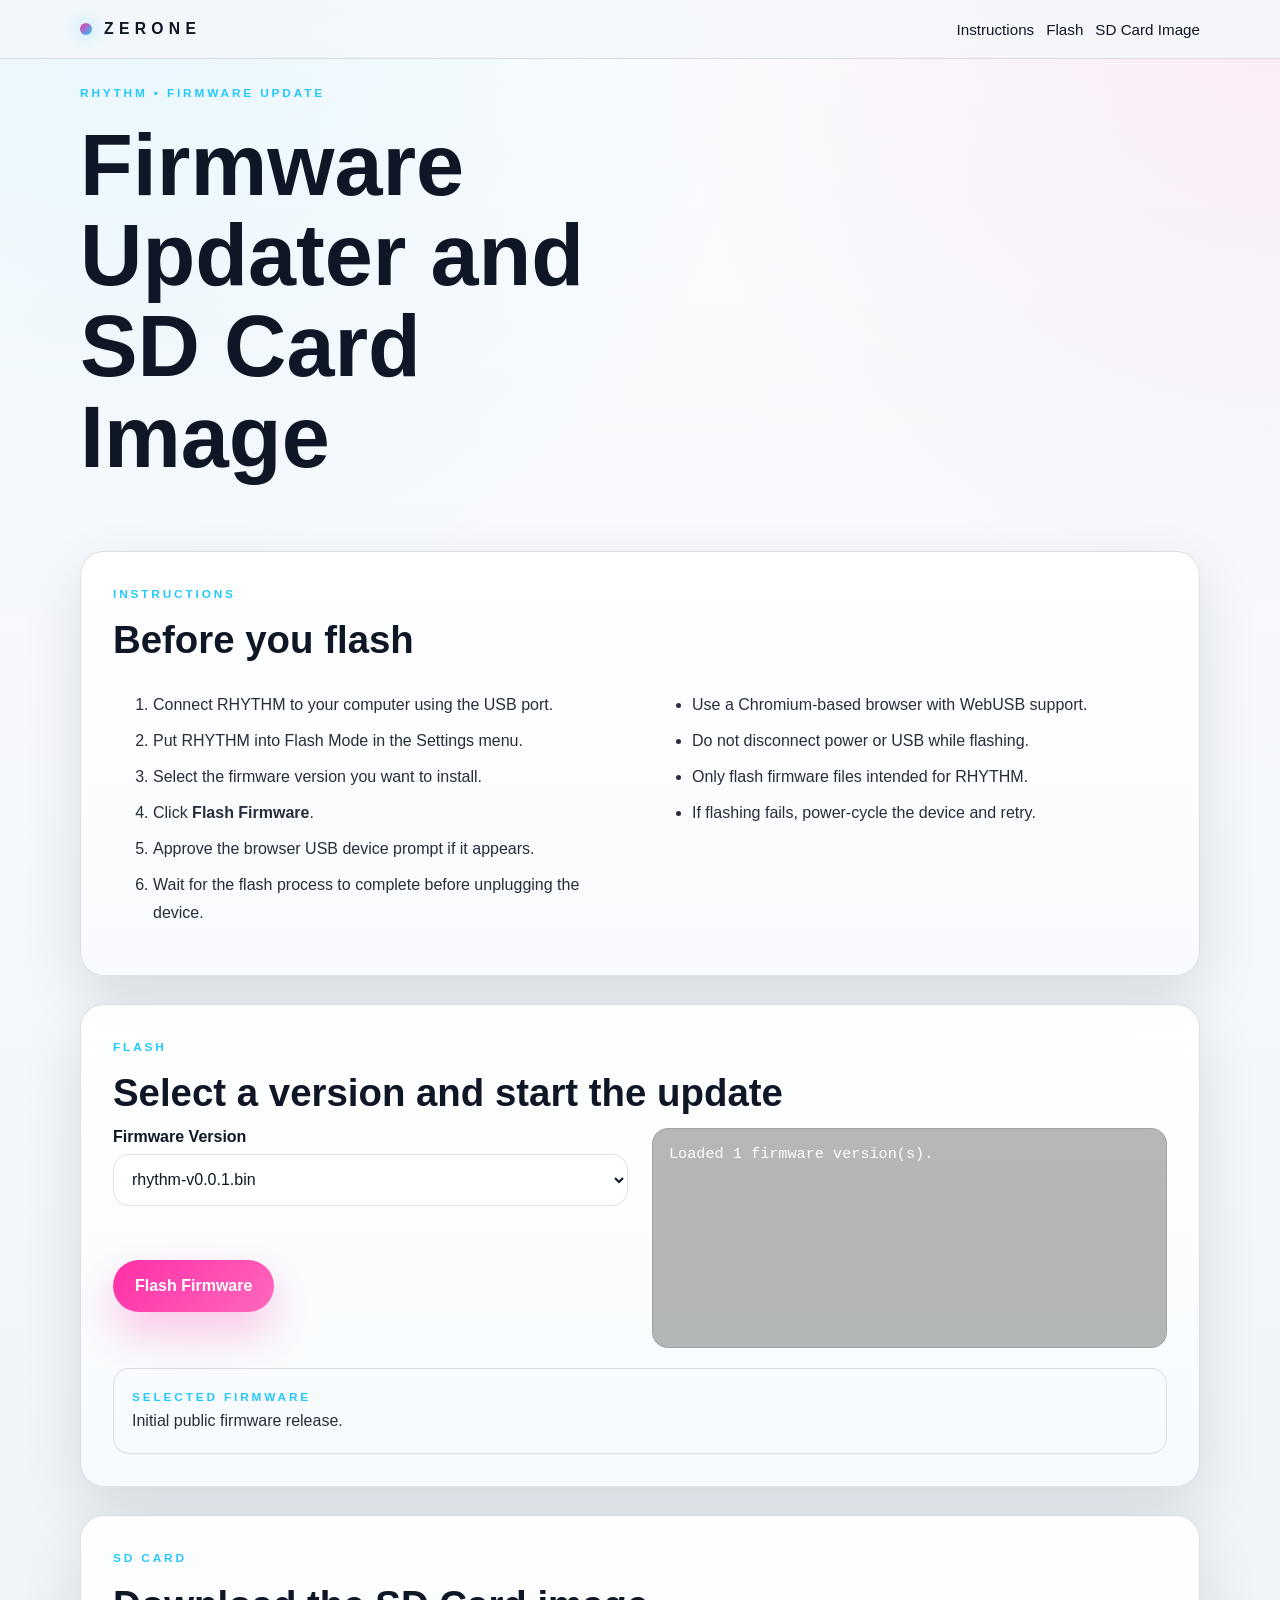
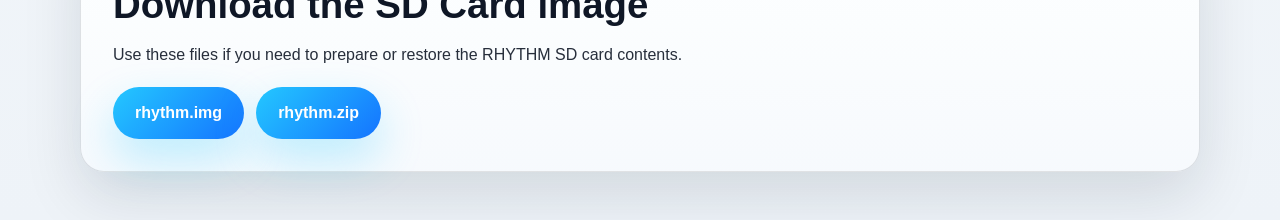
==== index.html @ 5004cc66 "Update flash page copy" ====
<!DOCTYPE html>
<html lang="en">
<head>
  <meta charset="UTF-8">
  <meta name="viewport" content="width=device-width, initial-scale=1.0">
  <title>RHYTHM Firmware and Samples</title>
  <meta name="description" content="Flash RHYTHM firmware from your browser. Download SD Card Image.">
  <style>
    :root {
      --bg: #050505;
      --bg-soft: #0b0b10;
      --panel: rgba(255, 255, 255, 0.04);
      --panel-strong: rgba(255, 255, 255, 0.07);
      --text: #f5f7fb;
      --copy: rgba(255, 255, 255, 0.9);
      --line: rgba(255, 255, 255, 0.1);
      --pink: #ff2ea6;
      --blue: #24c8ff;
      --shadow: 0 30px 70px rgba(0, 0, 0, 0.5);
      --bg-gradient:
        radial-gradient(circle at 10% 0%, rgba(36, 200, 255, 0.14), transparent 30%),
        radial-gradient(circle at 100% 0%, rgba(255, 46, 166, 0.14), transparent 28%),
        linear-gradient(180deg, #08080a 0%, #040404 100%);
      --topbar-bg: rgba(5, 5, 5, 0.7);
      --card-bg: linear-gradient(180deg, rgba(255,255,255,0.045), rgba(255,255,255,0.025));
      --card-soft-bg: rgba(255, 255, 255, 0.03);
    }

    body[data-theme="light"] {
      --bg: #f5f7fb;
      --bg-soft: #eef3f8;
      --panel: rgba(10, 24, 48, 0.04);
      --panel-strong: rgba(10, 24, 48, 0.07);
      --text: #0f1726;
      --copy: rgba(15, 23, 38, 0.9);
      --line: rgba(15, 23, 38, 0.12);
      --shadow: 0 24px 60px rgba(12, 24, 42, 0.12);
      --bg-gradient:
        radial-gradient(circle at 10% 0%, rgba(36, 200, 255, 0.08), transparent 30%),
        radial-gradient(circle at 100% 0%, rgba(255, 46, 166, 0.08), transparent 28%),
        linear-gradient(180deg, #fbfcfe 0%, #eef3f8 100%);
      --topbar-bg: rgba(245, 247, 251, 0.82);
      --card-bg: linear-gradient(180deg, rgba(255,255,255,0.92), rgba(247,250,253,0.92));
      --card-soft-bg: rgba(255, 255, 255, 0.75);
    }

    * { box-sizing: border-box; }
    html { scroll-behavior: smooth; }
    body {
      margin: 0;
      font-family: Arial, Helvetica, sans-serif;
      background: var(--bg-gradient);
      color: var(--text);
      overflow-x: hidden;
    }

    .site-shell {
      width: min(1120px, calc(100% - 40px));
      margin: 0 auto;
      padding-bottom: 48px;
    }

    .topbar {
      position: sticky;
      top: 0;
      z-index: 20;
      width: 100vw;
      margin-left: calc(50% - 50vw);
      padding: 20px 0;
      backdrop-filter: blur(18px);
      background: var(--topbar-bg);
      border-bottom: 1px solid var(--line);
    }

    .topbar-inner {
      width: min(1120px, calc(100% - 40px));
      margin: 0 auto;
      display: flex;
      justify-content: space-between;
      align-items: center;
      gap: 16px;
    }

    .brand-lockup {
      display: flex;
      align-items: center;
      gap: 12px;
      text-decoration: none;
      color: inherit;
    }

    .brand-dot {
      width: 12px;
      height: 12px;
      border-radius: 50%;
      background: linear-gradient(135deg, var(--pink), var(--blue));
      box-shadow: 0 0 18px rgba(36, 200, 255, 0.6);
    }

    .brand-mark {
      font-weight: 900;
      letter-spacing: 0.34em;
      font-size: 0.98rem;
    }

    .topnav {
      display: flex;
      flex-wrap: wrap;
      gap: 12px;
      align-items: center;
    }

    .topnav a {
      color: var(--text);
      text-decoration: none;
      font-size: 0.95rem;
    }

    .hero {
      display: grid;
      grid-template-columns: 1.02fr 0.98fr;
      gap: 40px;
      align-items: center;
      min-height: 20vh;
      padding: 24px 0 24px;
    }

    .eyebrow, .section-tag {
      margin: 0 0 16px;
      color: var(--blue);
      letter-spacing: 0.24em;
      text-transform: uppercase;
      font-size: 0.74rem;
      font-weight: 800;
    }

    h1, h2, h3 {
      margin: 0;
      line-height: 1.05;
    }

    h1 {
      font-size: clamp(3rem, 7vw, 5.4rem);
      margin-bottom: 16px;
    }

    h2 {
      font-size: clamp(1.8rem, 3vw, 2.6rem);
      margin-bottom: 14px;
    }

    p, li {
      color: var(--copy);
      line-height: 1.75;
    }

    .content-section {
      margin-top: 28px;
      padding: 32px;
      background: var(--card-bg);
      border-radius: 24px;
      border: 1px solid var(--line);
      box-shadow: var(--shadow);
    }

    .grid-2 {
      display: grid;
      grid-template-columns: 1fr 1fr;
      gap: 24px;
    }

    .button {
      display: inline-flex;
      align-items: center;
      justify-content: center;
      height: 52px;
      min-height: 52px;
      padding: 0 22px;
      border-radius: 999px;
      text-decoration: none;
      border: 0;
      cursor: pointer;
      font: inherit;
      font-weight: 800;
      line-height: 1;
      white-space: nowrap;
      color: #fff;
      flex: 0 0 auto;
    }

    .button-primary {
      background: linear-gradient(135deg, var(--pink), #ff68be);
      box-shadow: 0 20px 44px rgba(255, 46, 166, 0.28);
    }

    .button-blue {
      background: linear-gradient(135deg, var(--blue), #1473ff);
      box-shadow: 0 20px 44px rgba(36, 200, 255, 0.28);
    }

    .controls {
      display: grid;
      gap: 18px;
    }

    label {
      display: block;
      font-weight: 700;
      margin-bottom: 8px;
    }

    select {
      width: 100%;
      min-height: 52px;
      border-radius: 16px;
      border: 1px solid var(--line);
      background: var(--card-soft-bg);
      color: var(--text);
      padding: 0 14px;
      font: inherit;
    }

    .status {
      white-space: pre-wrap;
      background: rgba(0,0,0,0.28);
      border: 1px solid var(--line);
      border-radius: 16px;
      padding: 16px;
      min-height: 220px;
      font-family: "Courier New", Courier, monospace;
      font-size: 0.95rem;
      color: #fff;
      overflow-wrap: anywhere;
    }

    .status p {
      margin: 0 0 8px;
      color: #fff;
      line-height: 1.45;
    }

    .status progress {
      width: 100%;
      height: 18px;
      margin-top: 10px;
    }

    .list-tight li {
      margin-bottom: 8px;
    }

    .firmware-notes {
      margin-top: 20px;
      padding: 18px;
      border-radius: 16px;
      border: 1px solid var(--line);
      background: rgba(255, 255, 255, 0.025);
    }

    .firmware-notes p {
      margin: 0;
    }

    .notice {
      border-left: 4px solid var(--blue);
      background: rgba(36, 200, 255, 0.08);
      padding: 12px 14px;
      border-radius: 12px;
      margin-top: 16px;
    }

    @media (max-width: 960px) {
      .hero, .grid-2 {
        grid-template-columns: 1fr;
      }

      .topbar-inner {
        flex-direction: column;
        align-items: flex-start;
      }
    }

    @media (max-width: 640px) {
      .site-shell, .topbar-inner {
        width: min(100% - 24px, 1120px);
      }

      .content-section {
        padding: 22px;
      }

      h1 {
        font-size: clamp(2.4rem, 12vw, 4rem);
      }
    }
  </style>
</head>
<!-- Uncomment/toggle Body tag for dark mode:
<body>
-->
<body data-theme="light">
  <div class="topbar">
    <div class="topbar-inner">
      <a class="brand-lockup" href="https://zeroneng.com">
        <span class="brand-dot"></span>
        <div class="brand-mark">ZERONE</div>
      </a>
      <nav class="topnav">
        <a href="#instructions">Instructions</a>
        <a href="#flash">Flash</a>
        <a href="#sdcard">SD Card Image</a>
      </nav>
    </div>
  </div>

  <div class="site-shell">
    <section class="hero">
      <div>
        <p class="eyebrow">RHYTHM • FIRMWARE UPDATE</p>
        <h1>Firmware Updater and SD Card Image</h1>
      </div>
    </section>

    <section id="instructions" class="content-section">
      <p class="section-tag">INSTRUCTIONS</p>
      <h2>Before you flash</h2>
      <div class="grid-2">
        <div>
          <ol class="list-tight">
            <li>Connect RHYTHM to your computer using the USB port.</li>
            <li>Put RHYTHM into Flash Mode in the Settings menu.</li>
            <li>Select the firmware version you want to install.</li>
            <li>Click <strong>Flash Firmware</strong>.</li>
            <li>Approve the browser USB device prompt if it appears.</li>
            <li>Wait for the flash process to complete before unplugging the device.</li>
          </ol>
        </div>
        <div>
          <ul class="list-tight">
            <li>Use a Chromium-based browser with WebUSB support.</li>
            <li>Do not disconnect power or USB while flashing.</li>
            <li>Only flash firmware files intended for RHYTHM.</li>
            <li>If flashing fails, power-cycle the device and retry.</li>
          </ul>
        </div>
      </div>
    </section>

    <section id="flash" class="content-section">
      <p class="section-tag">FLASH</p>
      <h2>Select a version and start the update</h2>
      <div class="grid-2">
        <div class="controls">
          <div>
            <label for="firmware-select">Firmware Version</label>
            <select id="firmware-select">
              <option value="">Loading versions…</option>
            </select>
          </div>
          <div style="display:flex; gap:12px; flex-wrap:wrap;">
            <button id="flash-btn" class="button button-primary" type="button">Flash Firmware</button>
          </div>
        </div>
        <div>
          <div id="status" class="status">Ready.</div>
        </div>
      </div>
      <div class="firmware-notes">
        <p class="section-tag">SELECTED FIRMWARE</p>
        <p id="firmware-description">Select a firmware version to view its notes.</p>
      </div>
    </section>

    <section id="sdcard" class="content-section">
      <p class="section-tag">SD CARD</p>
      <h2>Download the SD Card image</h2>
      <p>
        Use these files if you need to prepare or restore the RHYTHM SD card contents.
      </p>
      <div style="display:flex; gap:12px; flex-wrap:wrap; margin-top:18px;">
        <a class="button button-blue" href="./rhythm.img">rhythm.img</a>
        <a class="button button-blue" href="./rhythm.zip">rhythm.zip</a>
      </div>
    </section>

  </div>

  <script src="./dfu.js"></script>
  <script src="./dfuse.js"></script>
  <script>
    const firmwareSelect = document.getElementById('firmware-select');
    const flashBtn = document.getElementById('flash-btn');
    const statusEl = document.getElementById('status');
    const firmwareDescriptionEl = document.getElementById('firmware-description');

    let firmwareManifest = { versions: [] };

    const DFU_DEVICE_FILTERS = [
      { vendorId: 0x0483 }
    ];

    let currentDevice = null;
    let manifestationTolerant = true;
    let transferSize = 1024;

    function setStatus(message) {
      statusEl.textContent = message;
    }

    function clearStatusLog() {
      statusEl.innerHTML = '';
    }

    function appendStatus(message) {
      const p = document.createElement('p');
      p.textContent = message;
      statusEl.appendChild(p);
    }

    function logProgress(done, total) {
      let progressBar = statusEl.querySelector('progress');
      if (!progressBar) {
        progressBar = document.createElement('progress');
        statusEl.appendChild(progressBar);
      }
      progressBar.value = done;
      if (typeof total !== 'undefined') {
        progressBar.max = total;
      }
    }

    function hex4(n) {
      let s = n.toString(16);
      while (s.length < 4) s = '0' + s;
      return s;
    }

    function formatDFUSummary(device) {
      const vid = hex4(device.device_.vendorId);
      const pid = hex4(device.device_.productId);
      const name = device.device_.productName;
      let mode = 'Unknown';
      if (device.settings.alternate.interfaceProtocol === 0x01) mode = 'Runtime';
      else if (device.settings.alternate.interfaceProtocol === 0x02) mode = 'DFU';
      const cfg = device.settings.configuration.configurationValue;
      const intf = device.settings.interface.interfaceNumber;
      const alt = device.settings.alternate.alternateSetting;
      return `${mode}: [${vid}:${pid}] cfg=${cfg}, intf=${intf}, alt=${alt}, name="${name}"`;
    }

    function updateFirmwareDescription() {
      const filename = firmwareSelect.value;
      const selected = firmwareManifest.versions.find(item => item.file === filename);
      if (!selected) {
        firmwareDescriptionEl.textContent = 'Select a firmware version to view its notes.';
        return;
      }
      firmwareDescriptionEl.textContent = selected.description || 'No description provided for this firmware version.';
    }

    async function loadFirmwareManifest() {
      const res = await fetch('./manifest.json', { cache: 'no-store' });
      if (!res.ok) throw new Error(`Manifest fetch failed: ${res.status}`);
      const manifest = await res.json();
      firmwareManifest = manifest;
      firmwareSelect.innerHTML = '';
      if (!manifest.versions || !manifest.versions.length) {
        firmwareSelect.innerHTML = '<option value="">No firmware versions available</option>';
        firmwareDescriptionEl.textContent = 'No firmware versions available.';
        setStatus('No firmware versions found in manifest.json');
        return manifest;
      }
      for (const item of manifest.versions) {
        const opt = document.createElement('option');
        opt.value = item.file;
        opt.textContent = item.label;
        firmwareSelect.appendChild(opt);
      }
      updateFirmwareDescription();
      setStatus(`Loaded ${manifest.versions.length} firmware version(s).`);
      return manifest;
    }

    async function fetchFirmwareBinary(filename) {
      const res = await fetch(`./binaries/${filename}`, { cache: 'no-store' });
      if (!res.ok) throw new Error(`Firmware fetch failed: ${res.status} ${res.statusText}`);
      return await res.arrayBuffer();
    }

    async function getDFUDescriptorProperties(device) {
      return device.readConfigurationDescriptor(0).then(data => {
        const configDesc = dfu.parseConfigurationDescriptor(data);
        let funcDesc = null;
        const configValue = device.settings.configuration.configurationValue;
        if (configDesc.bConfigurationValue === configValue) {
          for (const desc of configDesc.descriptors) {
            if (desc.bDescriptorType === 0x21 && Object.prototype.hasOwnProperty.call(desc, 'bcdDFUVersion')) {
              funcDesc = desc;
              break;
            }
          }
        }
        if (!funcDesc) return {};
        return {
          WillDetach: ((funcDesc.bmAttributes & 0x08) !== 0),
          ManifestationTolerant: ((funcDesc.bmAttributes & 0x04) !== 0),
          CanUpload: ((funcDesc.bmAttributes & 0x02) !== 0),
          CanDnload: ((funcDesc.bmAttributes & 0x01) !== 0),
          TransferSize: funcDesc.wTransferSize,
          DetachTimeOut: funcDesc.wDetachTimeOut,
          DFUVersion: funcDesc.bcdDFUVersion
        };
      }, () => ({}));
    }

    async function fixInterfaceNames(device_, interfaces) {
      if (interfaces.some(intf => intf.name == null)) {
        const tempDevice = new dfu.Device(device_, interfaces[0]);
        await tempDevice.device_.open();
        await tempDevice.device_.selectConfiguration(1);
        const mapping = await tempDevice.readInterfaceNames();
        await tempDevice.close();
        for (const intf of interfaces) {
          if (intf.name === null) {
            const configIndex = intf.configuration.configurationValue;
            const intfNumber = intf.interface.interfaceNumber;
            const alt = intf.alternate.alternateSetting;
            intf.name = mapping[configIndex][intfNumber][alt];
          }
        }
      }
    }

    async function connectToDfuDevice(selectedDevice) {
      let interfaces = dfu.findDeviceDfuInterfaces(selectedDevice);
      if (!interfaces.length) {
        throw new Error('The selected device does not have any USB DFU interfaces.');
      }

      await fixInterfaceNames(selectedDevice, interfaces);

      if (interfaces.length > 1) {
        const flashInterfaces = interfaces.filter(ifc => ifc.name && ifc.name.includes('0x08000000'));
        if (flashInterfaces.length) {
          interfaces = flashInterfaces;
        }
      }

      let device = new dfu.Device(selectedDevice, interfaces[0]);
      await device.open();

      const desc = await getDFUDescriptorProperties(device);
      if (desc && Object.keys(desc).length) {
        device.properties = desc;
        if (desc.TransferSize) transferSize = desc.TransferSize;
        manifestationTolerant = !!desc.ManifestationTolerant;
      }

      if (desc.DFUVersion === 0x011a && device.settings.alternate.interfaceProtocol === 0x02) {
        device = new dfuse.Device(device.device_, device.settings);
        device.logDebug = console.log;

        if (device.memoryInfo) {
          const segment = device.getFirstWritableSegment();
          if (segment) {
            let startAddress = segment.start;
            if (startAddress === 0x90000000) {
              startAddress += 0x40000;
            }
            device.startAddress = startAddress;
          }
        }
      }

      device.logDebug = console.log;
      device.logInfo = appendStatus;
      device.logWarning = appendStatus;
      device.logError = appendStatus;
      device.logProgress = logProgress;

      return device;
    }

    async function requestUsbDevice() {
      if (!('usb' in navigator)) {
        throw new Error('This browser does not support WebUSB. Use a Chromium-based browser.');
      }
      return await navigator.usb.requestDevice({ filters: DFU_DEVICE_FILTERS });
    }

    async function flashSelectedFirmware() {
      const filename = firmwareSelect.value;
      if (!filename) {
        setStatus('Choose a firmware version first.');
        return;
      }

      clearStatusLog();
      appendStatus(`Loading firmware binary: ${filename}`);
      const firmware = await fetchFirmwareBinary(filename);
      appendStatus(`Loaded ${filename} (${firmware.byteLength} bytes)`);
      appendStatus('Requesting USB device…');

      const selectedDevice = await requestUsbDevice();
      currentDevice = await connectToDfuDevice(selectedDevice);

      appendStatus(`Connected: ${formatDFUSummary(currentDevice)}`);
      appendStatus(`Transfer size: ${transferSize}`);
      appendStatus('Checking device status…');

      try {
        const status = await currentDevice.getStatus();
        if (status.state === dfu.dfuERROR) {
          appendStatus('Device reported DFU error state. Clearing status…');
          await currentDevice.clearStatus();
        }
      } catch (error) {
        appendStatus(`Warning: failed to clear status: ${error}`);
      }

      appendStatus('Starting download…');
      await currentDevice.do_download(transferSize, firmware, manifestationTolerant);
      appendStatus('Done!');

      if (!manifestationTolerant) {
        appendStatus('Waiting for device reset/disconnect…');
        try {
          await currentDevice.waitDisconnected(5000);
          appendStatus('Device disconnected after manifestation.');
        } catch (error) {
          appendStatus('Device did not disconnect automatically after flash.');
        }
      }
    }

    firmwareSelect.addEventListener('change', () => {
      updateFirmwareDescription();
    });

    flashBtn.addEventListener('click', () => {
      flashSelectedFirmware().catch(err => {
        appendStatus(`Flash failed: ${err.message || err}`);
      });
    });

    loadFirmwareManifest().catch(err => setStatus(`Error loading manifest: ${err.message}`));
  </script>
</body>
</html>
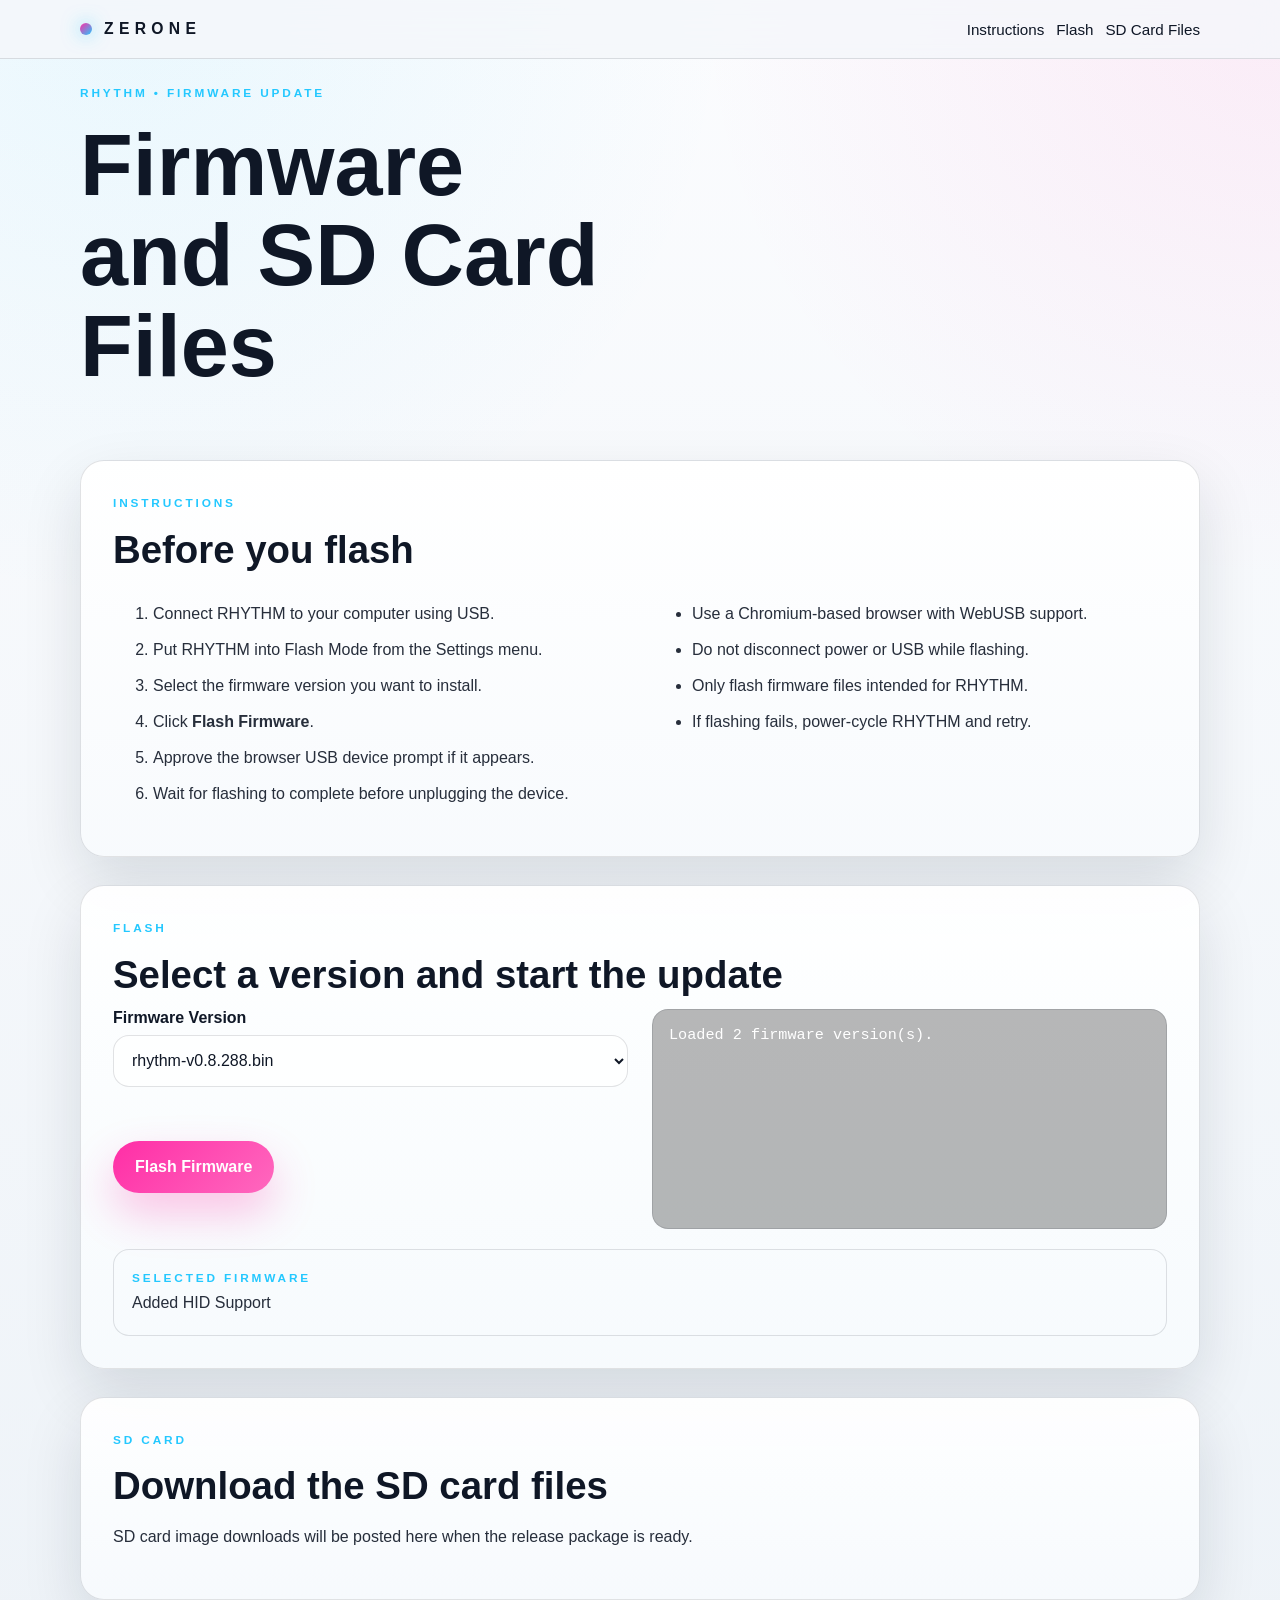
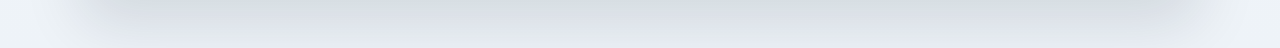
==== commit 9ab992fe: "Clean up flash page wording" ====
--- a/index.html
+++ b/index.html
@@ -4,7 +4,7 @@
   <meta charset="UTF-8">
   <meta name="viewport" content="width=device-width, initial-scale=1.0">
   <title>RHYTHM Firmware and Samples</title>
-  <meta name="description" content="Flash RHYTHM firmware from your browser. Download SD Card Image.">
+  <meta name="description" content="Flash RHYTHM firmware from a Chromium-based browser and download SD card files.">
   <style>
     :root {
       --bg: #050505;
@@ -308,7 +308,7 @@
       <nav class="topnav">
         <a href="#instructions">Instructions</a>
         <a href="#flash">Flash</a>
-        <a href="#sdcard">SD Card Image</a>
+        <a href="#sdcard">SD Card Files</a>
       </nav>
     </div>
   </div>
@@ -317,7 +317,7 @@
     <section class="hero">
       <div>
         <p class="eyebrow">RHYTHM • FIRMWARE UPDATE</p>
-        <h1>Firmware Updater and SD Card Image</h1>
+        <h1>Firmware and SD Card Files</h1>
       </div>
     </section>
 
@@ -327,12 +327,12 @@
       <div class="grid-2">
         <div>
           <ol class="list-tight">
-            <li>Connect RHYTHM to your computer using the USB port.</li>
-            <li>Put RHYTHM into Flash Mode in the Settings menu.</li>
+            <li>Connect RHYTHM to your computer using USB.</li>
+            <li>Put RHYTHM into Flash Mode from the Settings menu.</li>
             <li>Select the firmware version you want to install.</li>
             <li>Click <strong>Flash Firmware</strong>.</li>
             <li>Approve the browser USB device prompt if it appears.</li>
-            <li>Wait for the flash process to complete before unplugging the device.</li>
+            <li>Wait for flashing to complete before unplugging the device.</li>
           </ol>
         </div>
         <div>
@@ -340,7 +340,7 @@
             <li>Use a Chromium-based browser with WebUSB support.</li>
             <li>Do not disconnect power or USB while flashing.</li>
             <li>Only flash firmware files intended for RHYTHM.</li>
-            <li>If flashing fails, power-cycle the device and retry.</li>
+            <li>If flashing fails, power-cycle RHYTHM and retry.</li>
           </ul>
         </div>
       </div>
@@ -373,14 +373,10 @@
 
     <section id="sdcard" class="content-section">
       <p class="section-tag">SD CARD</p>
-      <h2>Download the SD Card image</h2>
+      <h2>Download the SD card files</h2>
       <p>
-        Use these files if you need to prepare or restore the RHYTHM SD card contents.
+        SD card image downloads will be posted here when the release package is ready.
       </p>
-      <div style="display:flex; gap:12px; flex-wrap:wrap; margin-top:18px;">
-        <a class="button button-blue" href="./rhythm.img">rhythm.img</a>
-        <a class="button button-blue" href="./rhythm.zip">rhythm.zip</a>
-      </div>
     </section>
 
   </div>
@@ -399,7 +395,6 @@
       { vendorId: 0x0483 }
     ];
 
-    let currentDevice = null;
     let manifestationTolerant = true;
     let transferSize = 1024;
 
@@ -430,9 +425,7 @@
     }
 
     function hex4(n) {
-      let s = n.toString(16);
-      while (s.length < 4) s = '0' + s;
-      return s;
+      return n.toString(16).padStart(4, '0');
     }
 
     function formatDFUSummary(device) {
@@ -445,7 +438,7 @@
       const cfg = device.settings.configuration.configurationValue;
       const intf = device.settings.interface.interfaceNumber;
       const alt = device.settings.alternate.alternateSetting;
-      return `${mode}: [${vid}:${pid}] cfg=${cfg}, intf=${intf}, alt=${alt}, name="${name}"`;
+      return `${mode}: [${vid}:${pid}] cfg=${cfg}, interface=${intf}, alt=${alt}, name="${name}"`;
     }
 
     function updateFirmwareDescription() {
@@ -591,7 +584,7 @@
     async function flashSelectedFirmware() {
       const filename = firmwareSelect.value;
       if (!filename) {
-        setStatus('Choose a firmware version first.');
+        setStatus('Select a firmware version first.');
         return;
       }
 
@@ -602,7 +595,7 @@
       appendStatus('Requesting USB device…');
 
       const selectedDevice = await requestUsbDevice();
-      currentDevice = await connectToDfuDevice(selectedDevice);
+      const currentDevice = await connectToDfuDevice(selectedDevice);
 
       appendStatus(`Connected: ${formatDFUSummary(currentDevice)}`);
       appendStatus(`Transfer size: ${transferSize}`);
@@ -618,9 +611,9 @@
         appendStatus(`Warning: failed to clear status: ${error}`);
       }
 
-      appendStatus('Starting download…');
+      appendStatus('Starting firmware download…');
       await currentDevice.do_download(transferSize, firmware, manifestationTolerant);
-      appendStatus('Done!');
+      appendStatus('Firmware update complete.');
 
       if (!manifestationTolerant) {
         appendStatus('Waiting for device reset/disconnect…');
@@ -633,9 +626,7 @@
       }
     }
 
-    firmwareSelect.addEventListener('change', () => {
-      updateFirmwareDescription();
-    });
+    firmwareSelect.addEventListener('change', updateFirmwareDescription);
 
     flashBtn.addEventListener('click', () => {
       flashSelectedFirmware().catch(err => {
@@ -643,7 +634,7 @@
       });
     });
 
-    loadFirmwareManifest().catch(err => setStatus(`Error loading manifest: ${err.message}`));
+    loadFirmwareManifest().catch(err => setStatus(`Error loading manifest: ${err.message}\nUse a Chromium-based browser for best compatibility.`));
   </script>
 </body>
 </html>
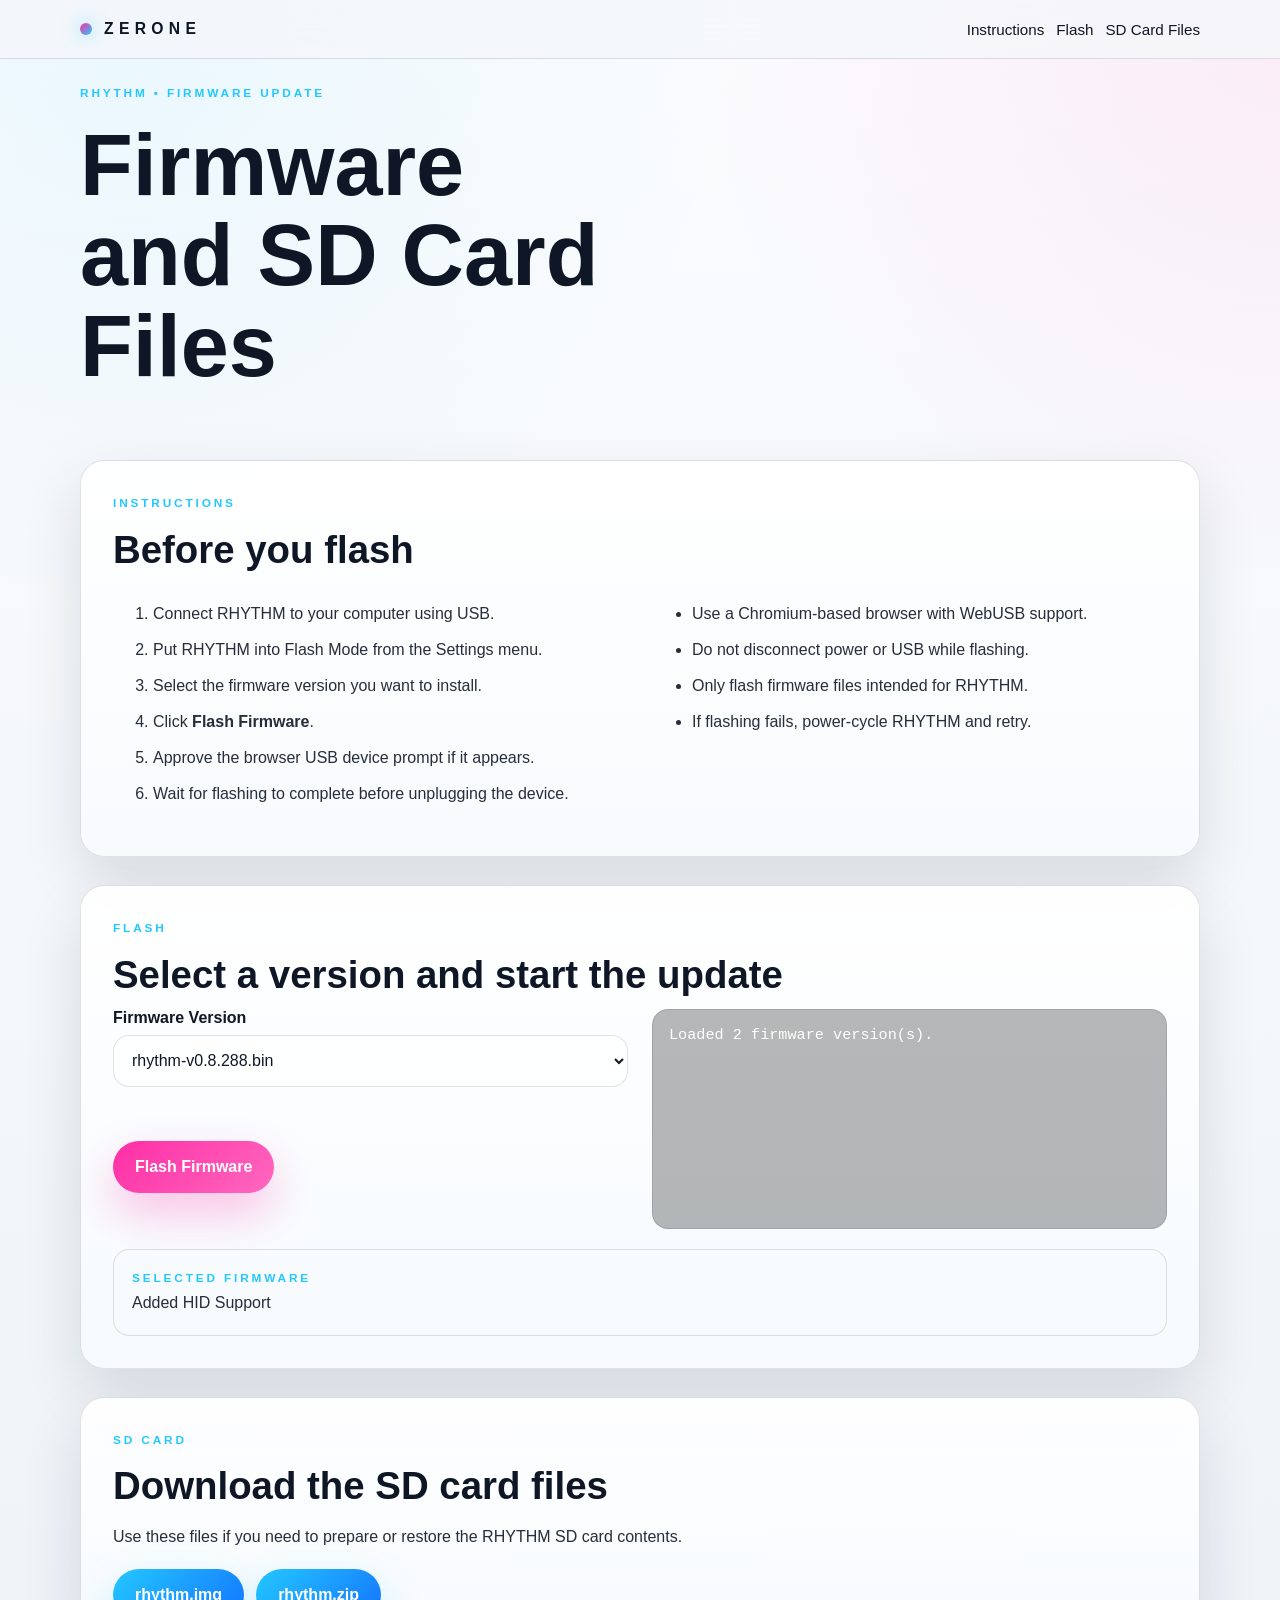
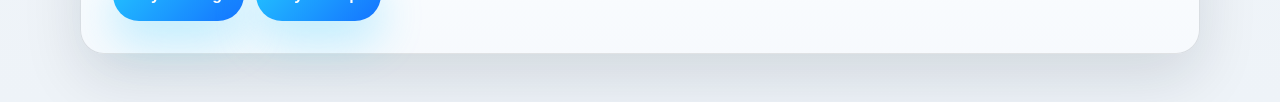
==== commit ba7d56db: "Restore SD card download placeholders" ====
--- a/index.html
+++ b/index.html
@@ -375,8 +375,12 @@
       <p class="section-tag">SD CARD</p>
       <h2>Download the SD card files</h2>
       <p>
-        SD card image downloads will be posted here when the release package is ready.
+        Use these files if you need to prepare or restore the RHYTHM SD card contents.
       </p>
+      <div style="display:flex; gap:12px; flex-wrap:wrap; margin-top:18px;">
+        <a class="button button-blue" href="./rhythm.img">rhythm.img</a>
+        <a class="button button-blue" href="./rhythm.zip">rhythm.zip</a>
+      </div>
     </section>
 
   </div>
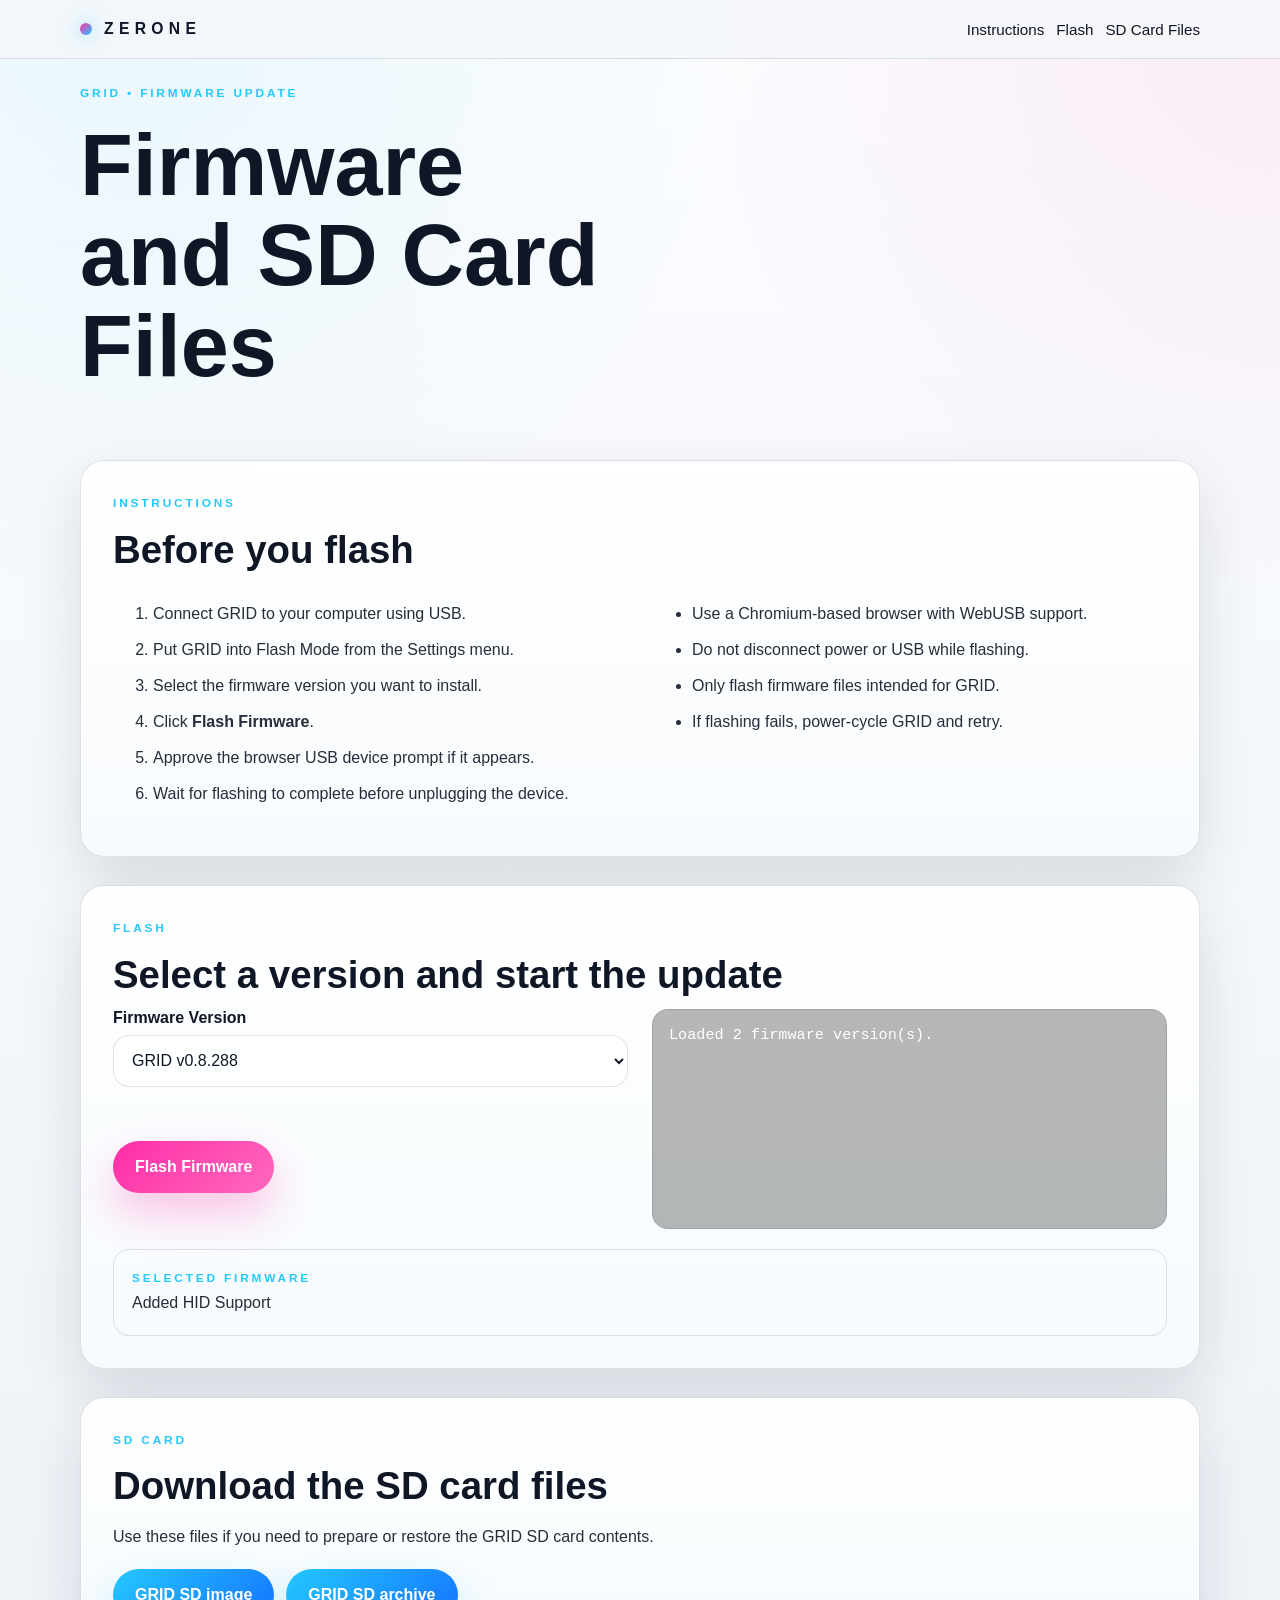
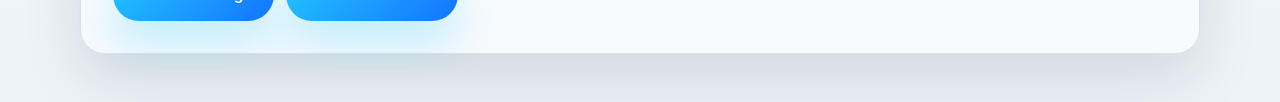
==== commit 3143ad90: "Rebrand firmware page to GRID" ====
--- a/index.html
+++ b/index.html
@@ -3,8 +3,8 @@
 <head>
   <meta charset="UTF-8">
   <meta name="viewport" content="width=device-width, initial-scale=1.0">
-  <title>RHYTHM Firmware and Samples</title>
-  <meta name="description" content="Flash RHYTHM firmware from a Chromium-based browser and download SD card files.">
+  <title>GRID Firmware and Samples</title>
+  <meta name="description" content="Flash GRID firmware from a Chromium-based browser and download SD card files.">
   <style>
     :root {
       --bg: #050505;
@@ -316,7 +316,7 @@
   <div class="site-shell">
     <section class="hero">
       <div>
-        <p class="eyebrow">RHYTHM • FIRMWARE UPDATE</p>
+        <p class="eyebrow">GRID • FIRMWARE UPDATE</p>
         <h1>Firmware and SD Card Files</h1>
       </div>
     </section>
@@ -327,8 +327,8 @@
       <div class="grid-2">
         <div>
           <ol class="list-tight">
-            <li>Connect RHYTHM to your computer using USB.</li>
-            <li>Put RHYTHM into Flash Mode from the Settings menu.</li>
+            <li>Connect GRID to your computer using USB.</li>
+            <li>Put GRID into Flash Mode from the Settings menu.</li>
             <li>Select the firmware version you want to install.</li>
             <li>Click <strong>Flash Firmware</strong>.</li>
             <li>Approve the browser USB device prompt if it appears.</li>
@@ -339,8 +339,8 @@
           <ul class="list-tight">
             <li>Use a Chromium-based browser with WebUSB support.</li>
             <li>Do not disconnect power or USB while flashing.</li>
-            <li>Only flash firmware files intended for RHYTHM.</li>
-            <li>If flashing fails, power-cycle RHYTHM and retry.</li>
+            <li>Only flash firmware files intended for GRID.</li>
+            <li>If flashing fails, power-cycle GRID and retry.</li>
           </ul>
         </div>
       </div>
@@ -375,11 +375,11 @@
       <p class="section-tag">SD CARD</p>
       <h2>Download the SD card files</h2>
       <p>
-        Use these files if you need to prepare or restore the RHYTHM SD card contents.
+        Use these files if you need to prepare or restore the GRID SD card contents.
       </p>
       <div style="display:flex; gap:12px; flex-wrap:wrap; margin-top:18px;">
-        <a class="button button-blue" href="./rhythm.img">rhythm.img</a>
-        <a class="button button-blue" href="./rhythm.zip">rhythm.zip</a>
+        <a class="button button-blue" href="./rhythm.img">GRID SD image</a>
+        <a class="button button-blue" href="./rhythm.zip">GRID SD archive</a>
       </div>
     </section>
 
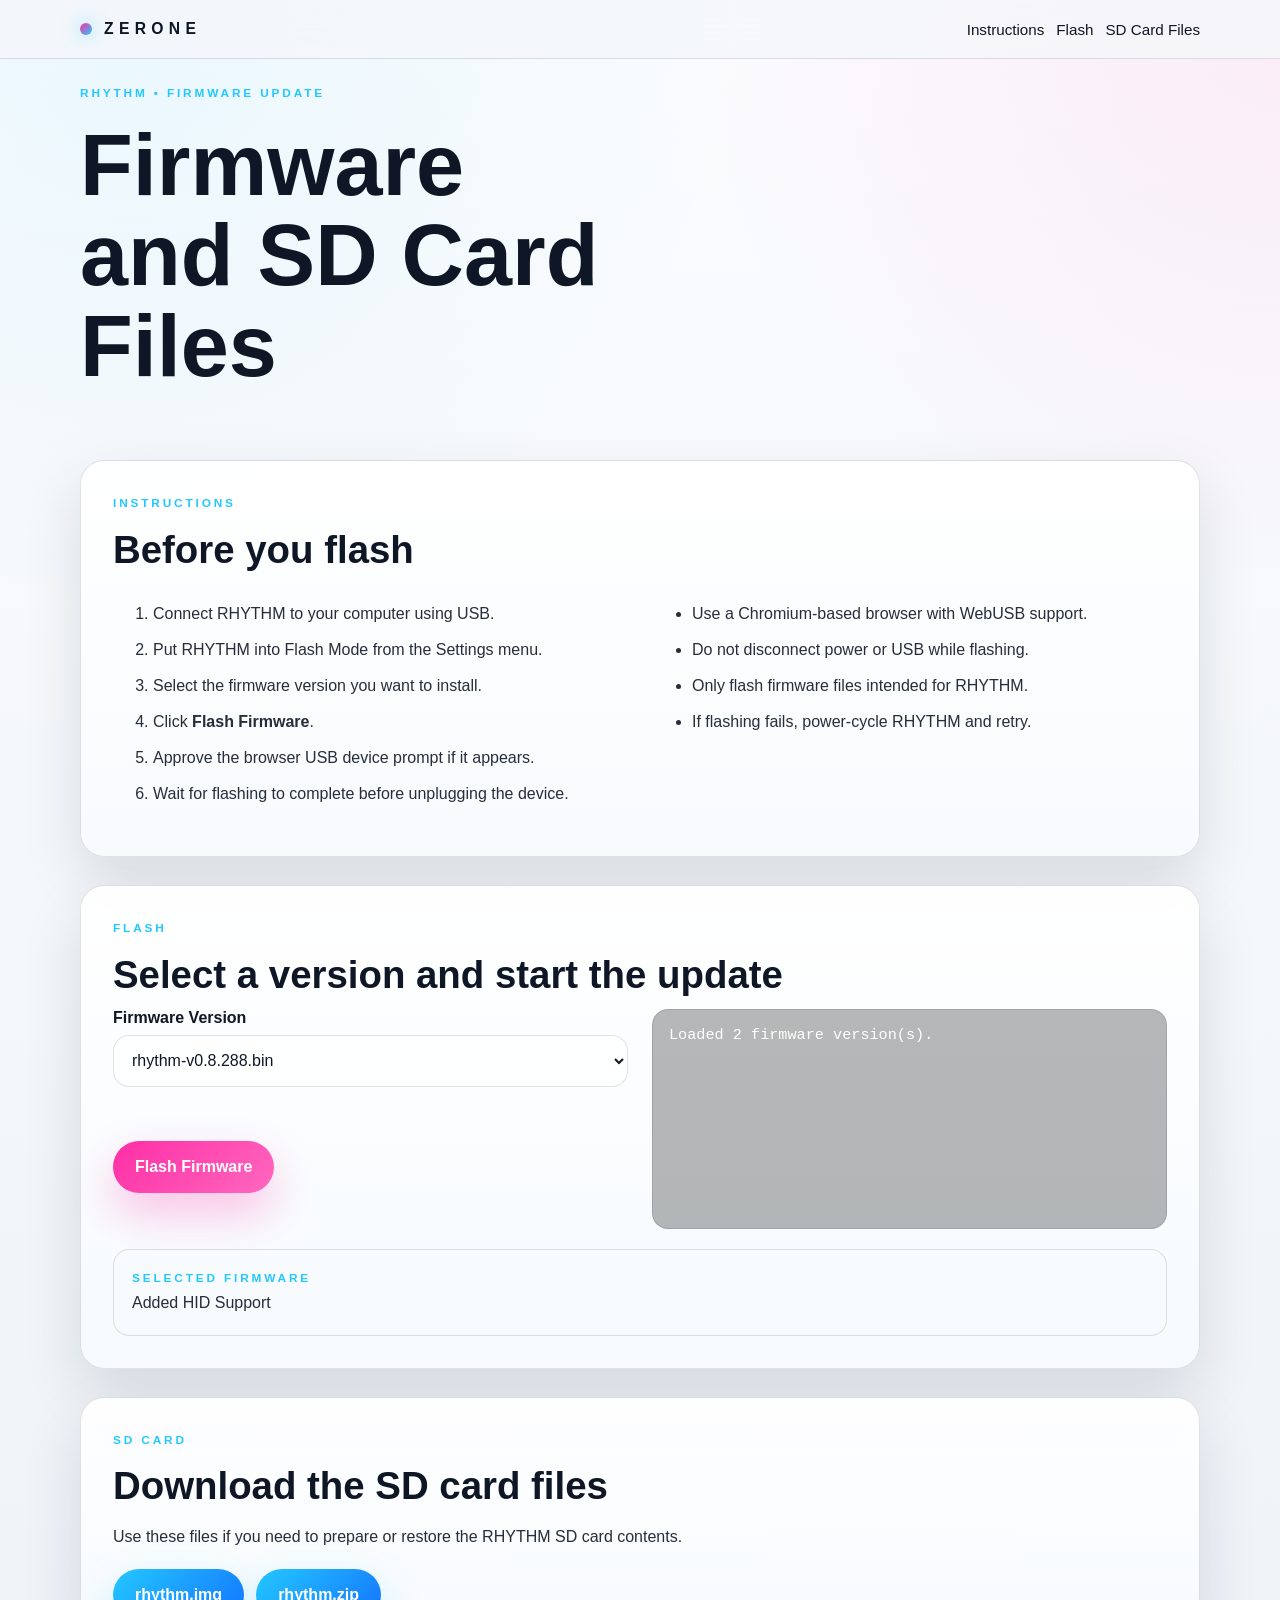
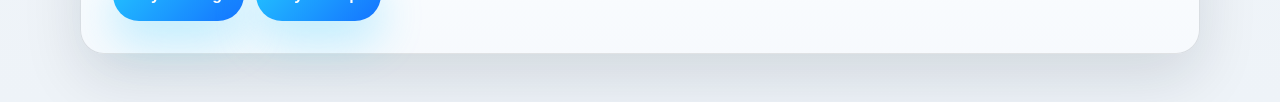
==== commit 4872e0e6: "Revert "Rebrand firmware page to GRID" This reverts commit 3143ad90f41a26459435a7b0141e13c4a356f64c." ====
--- a/index.html
+++ b/index.html
@@ -3,8 +3,8 @@
 <head>
   <meta charset="UTF-8">
   <meta name="viewport" content="width=device-width, initial-scale=1.0">
-  <title>GRID Firmware and Samples</title>
-  <meta name="description" content="Flash GRID firmware from a Chromium-based browser and download SD card files.">
+  <title>RHYTHM Firmware and Samples</title>
+  <meta name="description" content="Flash RHYTHM firmware from a Chromium-based browser and download SD card files.">
   <style>
     :root {
       --bg: #050505;
@@ -316,7 +316,7 @@
   <div class="site-shell">
     <section class="hero">
       <div>
-        <p class="eyebrow">GRID • FIRMWARE UPDATE</p>
+        <p class="eyebrow">RHYTHM • FIRMWARE UPDATE</p>
         <h1>Firmware and SD Card Files</h1>
       </div>
     </section>
@@ -327,8 +327,8 @@
       <div class="grid-2">
         <div>
           <ol class="list-tight">
-            <li>Connect GRID to your computer using USB.</li>
-            <li>Put GRID into Flash Mode from the Settings menu.</li>
+            <li>Connect RHYTHM to your computer using USB.</li>
+            <li>Put RHYTHM into Flash Mode from the Settings menu.</li>
             <li>Select the firmware version you want to install.</li>
             <li>Click <strong>Flash Firmware</strong>.</li>
             <li>Approve the browser USB device prompt if it appears.</li>
@@ -339,8 +339,8 @@
           <ul class="list-tight">
             <li>Use a Chromium-based browser with WebUSB support.</li>
             <li>Do not disconnect power or USB while flashing.</li>
-            <li>Only flash firmware files intended for GRID.</li>
-            <li>If flashing fails, power-cycle GRID and retry.</li>
+            <li>Only flash firmware files intended for RHYTHM.</li>
+            <li>If flashing fails, power-cycle RHYTHM and retry.</li>
           </ul>
         </div>
       </div>
@@ -375,11 +375,11 @@
       <p class="section-tag">SD CARD</p>
       <h2>Download the SD card files</h2>
       <p>
-        Use these files if you need to prepare or restore the GRID SD card contents.
+        Use these files if you need to prepare or restore the RHYTHM SD card contents.
       </p>
       <div style="display:flex; gap:12px; flex-wrap:wrap; margin-top:18px;">
-        <a class="button button-blue" href="./rhythm.img">GRID SD image</a>
-        <a class="button button-blue" href="./rhythm.zip">GRID SD archive</a>
+        <a class="button button-blue" href="./rhythm.img">rhythm.img</a>
+        <a class="button button-blue" href="./rhythm.zip">rhythm.zip</a>
       </div>
     </section>
 
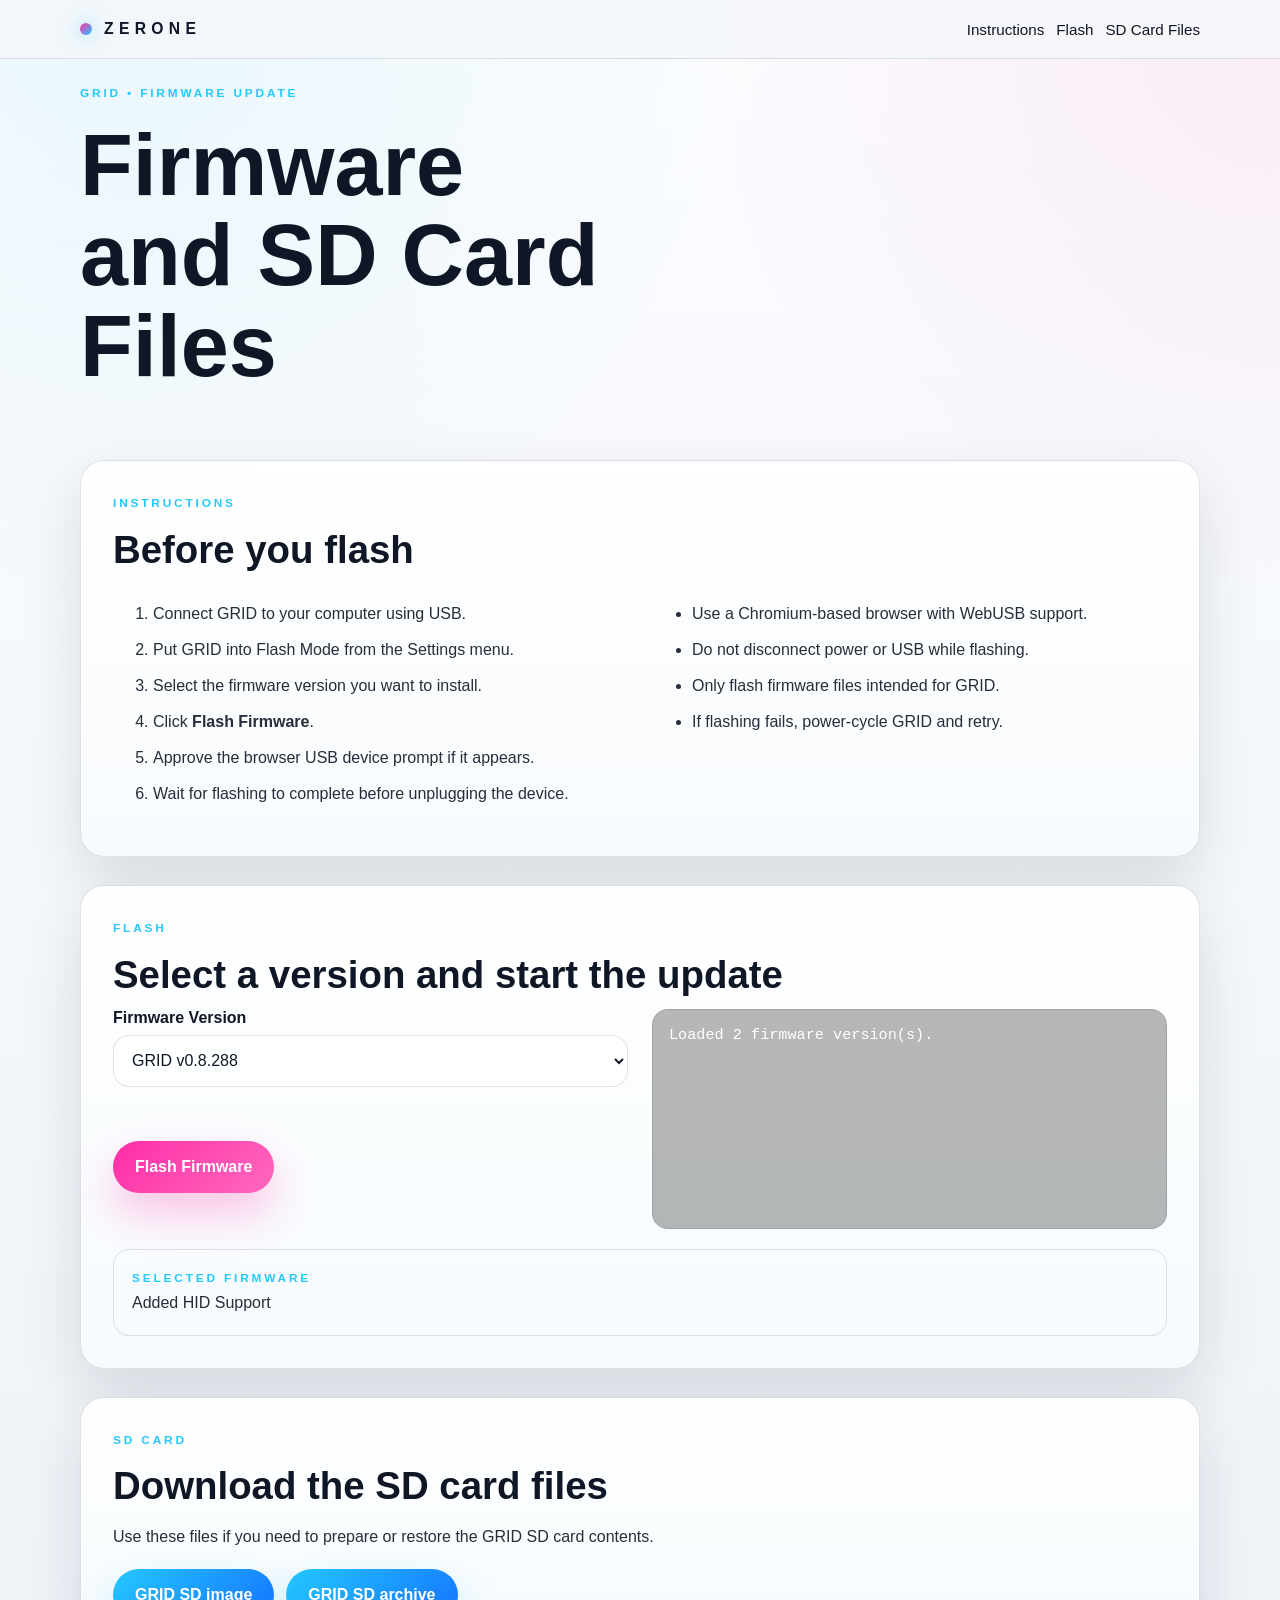
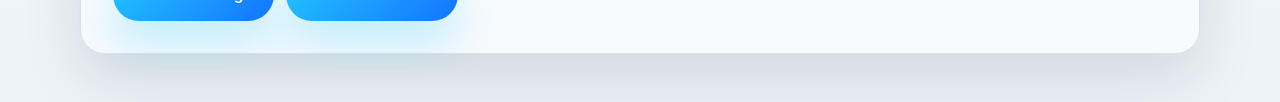
==== commit edbfb677: "Reapply "Rebrand firmware page to GRID" This reverts commit 4872e0e623775ab39ee5b1898c81b7bb49413862" ====
--- a/index.html
+++ b/index.html
@@ -3,8 +3,8 @@
 <head>
   <meta charset="UTF-8">
   <meta name="viewport" content="width=device-width, initial-scale=1.0">
-  <title>RHYTHM Firmware and Samples</title>
-  <meta name="description" content="Flash RHYTHM firmware from a Chromium-based browser and download SD card files.">
+  <title>GRID Firmware and Samples</title>
+  <meta name="description" content="Flash GRID firmware from a Chromium-based browser and download SD card files.">
   <style>
     :root {
       --bg: #050505;
@@ -316,7 +316,7 @@
   <div class="site-shell">
     <section class="hero">
       <div>
-        <p class="eyebrow">RHYTHM • FIRMWARE UPDATE</p>
+        <p class="eyebrow">GRID • FIRMWARE UPDATE</p>
         <h1>Firmware and SD Card Files</h1>
       </div>
     </section>
@@ -327,8 +327,8 @@
       <div class="grid-2">
         <div>
           <ol class="list-tight">
-            <li>Connect RHYTHM to your computer using USB.</li>
-            <li>Put RHYTHM into Flash Mode from the Settings menu.</li>
+            <li>Connect GRID to your computer using USB.</li>
+            <li>Put GRID into Flash Mode from the Settings menu.</li>
             <li>Select the firmware version you want to install.</li>
             <li>Click <strong>Flash Firmware</strong>.</li>
             <li>Approve the browser USB device prompt if it appears.</li>
@@ -339,8 +339,8 @@
           <ul class="list-tight">
             <li>Use a Chromium-based browser with WebUSB support.</li>
             <li>Do not disconnect power or USB while flashing.</li>
-            <li>Only flash firmware files intended for RHYTHM.</li>
-            <li>If flashing fails, power-cycle RHYTHM and retry.</li>
+            <li>Only flash firmware files intended for GRID.</li>
+            <li>If flashing fails, power-cycle GRID and retry.</li>
           </ul>
         </div>
       </div>
@@ -375,11 +375,11 @@
       <p class="section-tag">SD CARD</p>
       <h2>Download the SD card files</h2>
       <p>
-        Use these files if you need to prepare or restore the RHYTHM SD card contents.
+        Use these files if you need to prepare or restore the GRID SD card contents.
       </p>
       <div style="display:flex; gap:12px; flex-wrap:wrap; margin-top:18px;">
-        <a class="button button-blue" href="./rhythm.img">rhythm.img</a>
-        <a class="button button-blue" href="./rhythm.zip">rhythm.zip</a>
+        <a class="button button-blue" href="./rhythm.img">GRID SD image</a>
+        <a class="button button-blue" href="./rhythm.zip">GRID SD archive</a>
       </div>
     </section>
 
